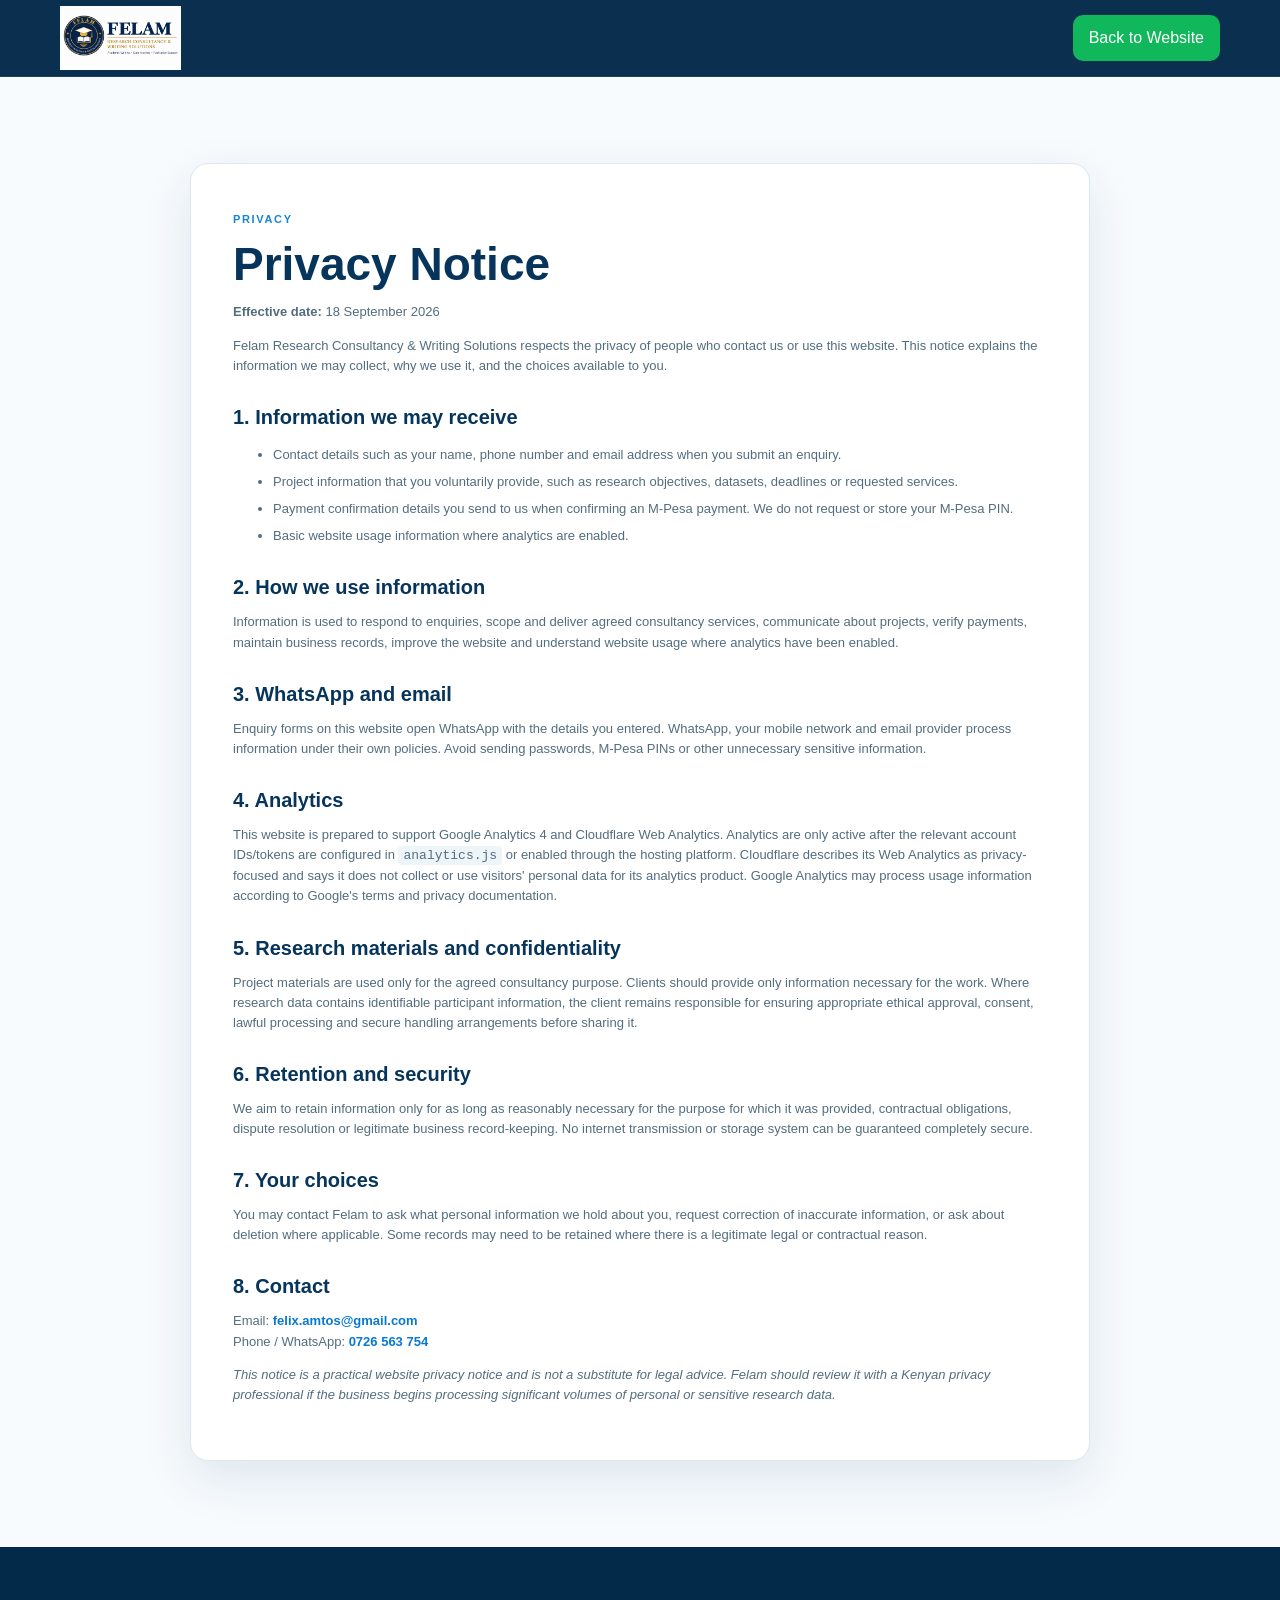
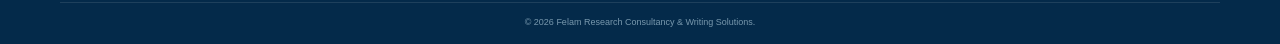
==== privacy.html @ 4f6d5403 "Add files via upload Initial Felam Research Consultancy website" ====
<!DOCTYPE html>
<html lang="en">
<head>
  <meta charset="UTF-8">
  <meta name="viewport" content="width=device-width, initial-scale=1.0">
  <meta name="robots" content="index, follow">
  <meta name="description" content="Privacy Notice for Felam Research Consultancy & Writing Solutions.">
  <title>Privacy Notice | Felam Research Consultancy & Writing Solutions</title>
  <link rel="icon" type="image/png" sizes="32x32" href="/favicon-32.png">
  <link rel="stylesheet" href="styles.css">
</head>
<body class="legal-page">
  <header class="site-header"><div class="container nav-wrap"><a class="brand" href="index.html"><img class="brand-logo" src="Felam_Logo.png" alt="Felam Research Consultancy & Writing Solutions"></a><a class="nav-cta" href="index.html">Back to Website</a></div></header>
  <main class="section"><div class="container legal-content">
    <span class="section-kicker">PRIVACY</span><h1>Privacy Notice</h1>
    <p><strong>Effective date:</strong> 18 September 2026</p>
    <p>Felam Research Consultancy &amp; Writing Solutions respects the privacy of people who contact us or use this website. This notice explains the information we may collect, why we use it, and the choices available to you.</p>
    <h2>1. Information we may receive</h2>
    <ul><li>Contact details such as your name, phone number and email address when you submit an enquiry.</li><li>Project information that you voluntarily provide, such as research objectives, datasets, deadlines or requested services.</li><li>Payment confirmation details you send to us when confirming an M-Pesa payment. We do not request or store your M-Pesa PIN.</li><li>Basic website usage information where analytics are enabled.</li></ul>
    <h2>2. How we use information</h2>
    <p>Information is used to respond to enquiries, scope and deliver agreed consultancy services, communicate about projects, verify payments, maintain business records, improve the website and understand website usage where analytics have been enabled.</p>
    <h2>3. WhatsApp and email</h2>
    <p>Enquiry forms on this website open WhatsApp with the details you entered. WhatsApp, your mobile network and email provider process information under their own policies. Avoid sending passwords, M-Pesa PINs or other unnecessary sensitive information.</p>
    <h2>4. Analytics</h2>
    <p>This website is prepared to support Google Analytics 4 and Cloudflare Web Analytics. Analytics are only active after the relevant account IDs/tokens are configured in <code>analytics.js</code> or enabled through the hosting platform. Cloudflare describes its Web Analytics as privacy-focused and says it does not collect or use visitors' personal data for its analytics product. Google Analytics may process usage information according to Google's terms and privacy documentation.</p>
    <h2>5. Research materials and confidentiality</h2>
    <p>Project materials are used only for the agreed consultancy purpose. Clients should provide only information necessary for the work. Where research data contains identifiable participant information, the client remains responsible for ensuring appropriate ethical approval, consent, lawful processing and secure handling arrangements before sharing it.</p>
    <h2>6. Retention and security</h2>
    <p>We aim to retain information only for as long as reasonably necessary for the purpose for which it was provided, contractual obligations, dispute resolution or legitimate business record-keeping. No internet transmission or storage system can be guaranteed completely secure.</p>
    <h2>7. Your choices</h2>
    <p>You may contact Felam to ask what personal information we hold about you, request correction of inaccurate information, or ask about deletion where applicable. Some records may need to be retained where there is a legitimate legal or contractual reason.</p>
    <h2>8. Contact</h2>
    <p>Email: <a href="mailto:felix.amtos@gmail.com">felix.amtos@gmail.com</a><br>Phone / WhatsApp: <a href="tel:+254726563754">0726 563 754</a></p>
    <p><em>This notice is a practical website privacy notice and is not a substitute for legal advice. Felam should review it with a Kenyan privacy professional if the business begins processing significant volumes of personal or sensitive research data.</em></p>
  </div></main>
  <footer class="footer"><div class="container copyright">© <span id="year"></span> Felam Research Consultancy &amp; Writing Solutions.</div></footer>
  <script>document.getElementById('year').textContent=new Date().getFullYear();</script>
</body>
</html>
---- styles.css ----
:root{
  --navy:#06345b;--navy2:#082b4a;--blue:#0878d1;--sky:#eaf7ff;--yellow:#ffd21c;--green:#10b85b;
  --teal:#0aa6a6;--purple:#6240b9;--orange:#f28a18;--text:#16324b;--muted:#647789;--line:#dbe8f1;--white:#fff;
  --shadow:0 18px 50px rgba(6,52,91,.10);--radius:18px
}
*{box-sizing:border-box}html{scroll-behavior:smooth}body{margin:0;font-family:Inter,Arial,sans-serif;color:var(--text);background:#fff;line-height:1.55}a{text-decoration:none;color:inherit}.container{width:min(1160px,92%);margin:auto}
.site-header{position:sticky;top:0;z-index:100;background:rgba(4,42,74,.97);backdrop-filter:blur(12px);color:#fff;border-bottom:1px solid rgba(255,255,255,.08)}
.nav-wrap{min-height:76px;display:flex;align-items:center;justify-content:space-between;gap:25px}.brand{display:flex;align-items:center;gap:10px}.brand-mark{width:42px;height:42px;display:grid;place-items:center;color:var(--yellow)}.brand-mark svg{width:100%;height:100%}.brand strong{font:800 20px "Plus Jakarta Sans",sans-serif;letter-spacing:.04em;display:block}.brand small{display:block;font-size:9px;color:#b9d4e8;letter-spacing:.05em;text-transform:uppercase}.main-nav{display:flex;align-items:center;gap:24px;font-size:13px;font-weight:600}.main-nav>a:not(.nav-cta){opacity:.88}.main-nav>a:not(.nav-cta):hover{color:var(--yellow)}.nav-cta{background:var(--green);padding:11px 16px;border-radius:10px}.menu-toggle{display:none;background:none;border:0;color:#fff;width:44px;height:44px}.menu-toggle span{display:block;width:24px;height:2px;background:#fff;margin:5px auto}
.hero{position:relative;overflow:hidden;background:linear-gradient(115deg,#062c4d 0%,#064c7d 55%,#0b6da7 100%);color:#fff}.hero:after{content:"";position:absolute;inset:auto -10% -180px 45%;height:430px;background:rgba(255,210,28,.12);border-radius:50%;filter:blur(10px)}.hero-glow{position:absolute;right:-120px;top:-120px;width:450px;height:450px;border:70px solid rgba(255,255,255,.035);border-radius:50%}
.hero-grid{min-height:610px;display:grid;grid-template-columns:1.03fr .97fr;align-items:center;gap:40px;padding:70px 0}.eyebrow,.section-kicker{font-size:11px;font-weight:800;letter-spacing:.15em;color:#1685d8}.hero .eyebrow{color:#9ed9ff}.hero h1{font:800 clamp(38px,5vw,65px)/1.06 "Plus Jakarta Sans",sans-serif;letter-spacing:-.04em;margin:17px 0}.hero h1 span{color:var(--yellow)}.hero-copy>p{max-width:600px;font-size:17px;color:#d9ebf7}.hero-actions{display:flex;gap:12px;flex-wrap:wrap;margin:28px 0}.btn{display:inline-flex;align-items:center;justify-content:center;gap:10px;border:0;cursor:pointer;font-weight:800;padding:14px 20px;border-radius:11px;transition:.2s transform,.2s box-shadow}.btn:hover{transform:translateY(-2px);box-shadow:0 12px 25px rgba(0,0,0,.12)}.btn-primary{background:var(--yellow);color:#15324a}.btn-whatsapp{background:var(--green);color:#fff}.hero-trust{display:flex;gap:26px;margin-top:28px;flex-wrap:wrap}.hero-trust div{display:flex;gap:8px;align-items:flex-start;font-size:11px;color:#c8e0ef}.hero-trust b{color:var(--yellow);font-size:17px}
.hero-visual{min-height:440px;position:relative;display:grid;place-items:center}.visual-card{background:#fff;color:var(--navy);border-radius:20px;box-shadow:0 30px 70px rgba(0,0,0,.25)}.main-card{width:min(440px,85%);height:310px;padding:20px;position:relative;transform:rotate(-2deg)}.board-top{display:flex;justify-content:space-between;font-size:10px;font-weight:800;color:#6c879b}.board-top i{font-style:normal;color:#b5c7d3;letter-spacing:4px}.chart{height:170px;margin:22px 8px 6px;display:flex;align-items:end;gap:13px;border-bottom:1px solid #d9e5ed}.bar{flex:1;border-radius:7px 7px 0 0;background:linear-gradient(#1685d8,#77c7f4);height:55%}.b2{height:72%}.b3{height:48%}.b4{height:86%;background:linear-gradient(#16b85b,#8be0af)}.b5{height:65%}.b6{height:94%;background:linear-gradient(#ffd21c,#ffe985)}.chart-labels{display:flex;justify-content:space-between;font-size:8px;color:#8aa0af}.paper-lines{position:absolute;right:22px;bottom:17px;width:115px}.paper-lines i{display:block;height:4px;background:#dbe8f1;margin:5px;border-radius:4px}.floating-card{position:absolute;background:#fff;color:var(--navy);padding:13px 16px;border-radius:14px;box-shadow:0 16px 40px rgba(0,0,0,.2);display:flex;gap:10px;align-items:center}.floating-card b,.floating-card small{display:block}.floating-card b{font-size:12px}.floating-card small{font-size:9px;color:#6c879b;margin-top:2px}.mini-icon{width:35px;height:35px;display:grid;place-items:center;background:#eaf7ff;border-radius:9px;font-weight:900;color:var(--blue)}.data-card{top:65px;left:0}.thesis-card{right:0;bottom:45px}.accent-dot{position:absolute;width:28px;height:28px;border-radius:50%;background:var(--yellow);right:30px;top:35px;box-shadow:0 0 0 10px rgba(255,210,28,.12)}
.quick-strip{background:#eaf7ff;border-bottom:1px solid #d5e9f6}.quick-grid{display:grid;grid-template-columns:repeat(4,1fr)}.quick-grid>div{display:flex;gap:13px;align-items:center;padding:21px 16px;border-right:1px solid #cfe3ef}.quick-grid>div:last-child{border:0}.q-icon{width:37px;height:37px;display:grid;place-items:center;border:2px solid #70afd6;border-radius:50%;color:var(--blue);font-weight:800}.quick-grid p{margin:0}.quick-grid b,.quick-grid small{display:block}.quick-grid b{font-size:12px}.quick-grid small{font-size:10px;color:#678096}
.section{padding:86px 0}.section-heading{display:flex;align-items:end;justify-content:space-between;gap:40px;margin-bottom:35px}.section-heading h2,.about-section h2{font:800 clamp(30px,4vw,43px)/1.1 "Plus Jakarta Sans",sans-serif;color:var(--navy);margin:8px 0 0;letter-spacing:-.03em}.section-heading>p{max-width:530px;color:var(--muted);margin:0}.centered{display:block;text-align:center}.centered>p{margin:13px auto 0}.services-grid{display:grid;grid-template-columns:repeat(3,1fr);gap:18px}.service-card{padding:27px;border:1px solid var(--line);border-radius:var(--radius);background:#fff;box-shadow:0 5px 18px rgba(6,52,91,.035);transition:.2s}.service-card:hover{transform:translateY(-5px);box-shadow:var(--shadow);border-color:#b9d9eb}.service-icon{width:48px;height:48px;border-radius:13px;background:#eaf7ff;color:var(--blue);display:grid;place-items:center;font-size:25px;font-weight:800}.service-card h3{font:800 17px "Plus Jakarta Sans",sans-serif;color:var(--navy);margin:18px 0 8px}.service-card p{font-size:13px;color:var(--muted);min-height:65px;margin:0 0 15px}.service-card a{font-size:12px;font-weight:800;color:var(--blue)}
.pricing-section{background:#f5faff}.pricing-grid{display:grid;grid-template-columns:repeat(3,1fr);gap:16px}.price-card{background:#fff;border:1px solid var(--line);border-radius:13px;overflow:hidden;box-shadow:0 7px 20px rgba(6,52,91,.04)}.price-head{color:#fff;padding:12px 15px;display:flex;align-items:center;gap:9px}.price-head span{font-size:10px;opacity:.8}.price-head h3{font-size:13px;margin:0}.price-head.blue{background:var(--blue)}.price-head.green{background:#13b861}.price-head.teal{background:var(--teal)}.price-head.purple{background:var(--purple)}.price-head.orange{background:var(--orange)}.price-row{display:flex;justify-content:space-between;gap:10px;padding:12px 14px;border-bottom:1px solid #edf2f5;font-size:11px}.price-row b{font-weight:600}.price-row span{color:#235b82;font-weight:700;text-align:right}.price-note{font-size:10px;color:#718596;padding:12px 14px}.pricing-factors{margin-top:17px;border:1px solid #cde3f1;background:#eaf7ff;border-radius:15px;padding:19px;display:flex;align-items:center;gap:17px}.factor-icon{width:45px;height:45px;display:grid;place-items:center;border-radius:12px;background:#fff;color:var(--blue);font-size:22px}.pricing-factors h3{margin:0;color:var(--navy);font-size:15px}.pricing-factors p{margin:4px 0 0;color:#557085;font-size:11px}.pricing-factors .btn{margin-left:auto;white-space:nowrap;padding:11px 15px;font-size:11px}
.process-grid{display:grid;grid-template-columns:repeat(6,1fr);gap:10px}.step{position:relative;padding:8px 12px 12px}.step:not(:last-child):after{content:"→";position:absolute;right:-9px;top:8px;color:#65a8d3;font-size:20px}.step>span{width:38px;height:38px;border-radius:50%;background:var(--blue);color:#fff;display:grid;place-items:center;font-weight:800;font-size:10px}.step h3{font-size:13px;margin:13px 0 6px;color:var(--navy)}.step p{font-size:10px;color:var(--muted);margin:0}
.about-section{background:#fff}.about-grid{display:grid;grid-template-columns:1.25fr .75fr;gap:20px}.why-box,.quote-box{border-radius:20px;padding:35px;background:#eef8ff;border:1px solid #d6eaf6}.why-box h2{max-width:500px;margin-bottom:25px}.why-list{display:grid;grid-template-columns:1fr 1fr;gap:20px 30px}.why-list b{font-size:12px;color:var(--navy)}.why-list p{font-size:11px;color:var(--muted);margin:5px 0 0}.quote-box{background:var(--navy);color:#fff;display:flex;flex-direction:column;justify-content:center}.quote-box h2{color:#fff;margin:0 0 15px}.quote-box p{font-size:13px;color:#c6dceb}.quote-mark{font:800 60px Georgia;color:var(--yellow);height:40px}.mini-stats{display:flex;gap:25px;margin-top:20px}.mini-stats strong,.mini-stats small{display:block}.mini-stats strong{font-size:17px;color:var(--yellow)}.mini-stats small{font-size:9px;color:#b9d4e8}
.payment-section{background:linear-gradient(120deg,#052b4a,#07578b);color:#fff;padding:38px 0}.payment-grid{display:grid;grid-template-columns:1.3fr .7fr;gap:18px;align-items:stretch}.payment-main{display:flex;align-items:center;gap:25px;padding:25px;background:rgba(255,255,255,.07);border:1px solid rgba(255,255,255,.14);border-radius:16px}.mpesa-logo{font:900 25px "Plus Jakarta Sans",sans-serif;color:#fff}.payment-main h2{margin:5px 0;font-size:23px}.section-kicker.light{color:#8dd5ff}.till-number{font:900 34px "Plus Jakarta Sans",sans-serif;color:var(--yellow);letter-spacing:.06em}.payment-main p{font-size:10px;color:#b8d1e1}.copy-btn{margin-left:auto;align-self:flex-start;background:#fff;color:var(--navy);border:0;border-radius:9px;padding:9px 12px;font-weight:800;font-size:10px;cursor:pointer}.payment-note{padding:24px;background:#eaf7ff;color:var(--navy);border-radius:16px}.payment-note h3{margin:0 0 7px}.payment-note p{font-size:12px;color:#526f83;margin:0 0 17px}.payment-note .btn{font-size:11px}
.contact-section{background:#f7fbfe}.contact-grid{display:grid;grid-template-columns:.8fr 1.2fr;gap:50px;align-items:start}.contact-copy h2{margin-bottom:15px}.contact-copy>p{color:var(--muted);font-size:13px;max-width:470px}.contact-detail{display:flex;gap:13px;margin:22px 0}.contact-detail>span{width:38px;height:38px;display:grid;place-items:center;background:#e3f3fc;border-radius:10px;color:var(--blue);font-weight:800}.contact-detail small,.contact-detail a,.contact-detail b{display:block}.contact-detail small{font-size:9px;color:#7890a1;text-transform:uppercase;letter-spacing:.08em}.contact-detail a,.contact-detail b{font-size:13px;color:var(--navy);font-weight:800}.enquiry-form{background:#fff;border:1px solid var(--line);padding:28px;border-radius:18px;box-shadow:var(--shadow)}.enquiry-form h3{font-size:20px;margin:0;color:var(--navy)}.enquiry-form>p{font-size:11px;color:var(--muted);margin:4px 0 20px}.form-row{display:grid;grid-template-columns:1fr 1fr;gap:13px}.enquiry-form label{display:block;font-size:10px;font-weight:700;color:#506b7d;margin-bottom:13px}.enquiry-form input,.enquiry-form select,.enquiry-form textarea{display:block;width:100%;margin-top:6px;border:1px solid #d5e3ec;border-radius:9px;padding:11px 12px;font:500 12px Inter;color:var(--text);outline:none;background:#fbfdff}.enquiry-form input:focus,.enquiry-form select:focus,.enquiry-form textarea:focus{border-color:#55a9dc;box-shadow:0 0 0 3px #e5f4fc}.enquiry-form textarea{resize:vertical}.full{width:100%;font-size:12px}.form-note{display:block;text-align:center;color:#8195a3;font-size:9px;margin-top:9px}
.footer{background:#042a4a;color:#c2d8e8;padding:30px 0 15px}.footer-grid{display:grid;grid-template-columns:1fr auto auto;gap:40px;align-items:center}.footer-brand small{color:#8eafc3}.footer-links{display:flex;gap:20px;font-size:11px}.footer-links a:hover,.footer-contact a:hover{color:#fff}.footer-contact{text-align:right;font-size:11px}.footer-contact a{display:block;margin:3px}.copyright{border-top:1px solid rgba(255,255,255,.1);margin-top:25px;padding-top:13px;text-align:center;font-size:9px;color:#7898ad}
.floating-whatsapp{position:fixed;right:22px;bottom:20px;z-index:90;background:var(--green);color:#fff;border-radius:999px;padding:13px 17px;box-shadow:0 12px 30px rgba(16,184,91,.32);font-weight:800;font-size:12px;display:flex;gap:7px;align-items:center}.floating-whatsapp span{font-size:11px}
@media(max-width:900px){.main-nav{gap:13px}.hero-grid{grid-template-columns:1fr;padding:60px 0}.hero-copy{text-align:center}.hero-copy>p{margin:0 auto}.hero-actions,.hero-trust{justify-content:center}.hero-visual{min-height:390px}.services-grid,.pricing-grid{grid-template-columns:repeat(2,1fr)}.process-grid{grid-template-columns:repeat(3,1fr);gap:20px}.step:not(:last-child):after{display:none}.about-grid,.payment-grid,.contact-grid{grid-template-columns:1fr}.payment-main{flex-wrap:wrap}.payment-note{display:flex;align-items:center;justify-content:space-between;gap:20px}.footer-grid{grid-template-columns:1fr;text-align:center}.footer-links,.footer-contact{justify-content:center;text-align:center}}
@media(max-width:700px){.nav-wrap{min-height:66px}.menu-toggle{display:block}.main-nav{display:none;position:absolute;left:4%;right:4%;top:70px;background:var(--navy2);padding:15px;border-radius:13px;box-shadow:0 20px 40px rgba(0,0,0,.25);flex-direction:column;align-items:stretch}.main-nav.open{display:flex}.main-nav a{padding:10px}.nav-cta{text-align:center}.quick-grid{grid-template-columns:1fr 1fr}.quick-grid>div{border-bottom:1px solid #cfe3ef}.section{padding:62px 0}.section-heading{display:block}.section-heading>p{margin-top:12px}.services-grid,.pricing-grid{grid-template-columns:1fr}.process-grid{grid-template-columns:1fr 1fr}.pricing-factors{align-items:flex-start;flex-wrap:wrap}.pricing-factors .btn{margin-left:0}.about-grid{grid-template-columns:1fr}.why-list{grid-template-columns:1fr}.payment-main{display:grid;grid-template-columns:1fr 1fr}.copy-btn{margin:0}.payment-note{display:block}.form-row{grid-template-columns:1fr}.footer-links{flex-wrap:wrap}.floating-whatsapp{right:14px;bottom:14px}.hero h1{font-size:39px}.hero-visual{min-height:340px}.main-card{height:250px}.chart{height:130px}.data-card{left:-5px;top:40px}.thesis-card{right:-5px;bottom:25px}}
@media(max-width:430px){.hero h1{font-size:34px}.hero-actions .btn{width:100%}.hero-trust{display:grid;grid-template-columns:1fr 1fr;text-align:left}.quick-grid{grid-template-columns:1fr}.quick-grid>div{border-right:0}.payment-main{grid-template-columns:1fr}.till-number{font-size:30px}.process-grid{grid-template-columns:1fr}.floating-whatsapp span{display:none}.floating-whatsapp{width:50px;height:50px;justify-content:center;padding:0;font-size:20px}}

/* Brand logo and responsible research additions */
.brand-logo{display:block;width:190px;height:64px;object-fit:contain;object-position:left center}
.footer-logo{display:block;width:210px;height:72px;object-fit:contain;object-position:left center}
.virtual-strip{background:#fffdf4;border-top:1px solid #f2e5b2;border-bottom:1px solid #f2e5b2;padding:24px 0}
.virtual-grid{display:grid;grid-template-columns:auto 1fr auto;align-items:center;gap:18px}
.virtual-icon{width:48px;height:48px;border-radius:14px;background:#fff0b3;color:#a87600;display:grid;place-items:center;font-size:25px;font-weight:800}
.virtual-grid h2{margin:4px 0 3px;color:var(--navy);font:800 22px/1.15 "Plus Jakarta Sans",sans-serif}
.virtual-grid p{margin:0;color:#647789;font-size:12px;max-width:760px}
.virtual-grid .btn{font-size:11px;white-space:nowrap}
.integrity-section{padding:45px 0;background:#fbfcfd}
.integrity-box{display:grid;grid-template-columns:auto 1fr;gap:20px;align-items:start;border:1px solid #d9e5ec;background:#fff;border-radius:18px;padding:27px;box-shadow:0 8px 24px rgba(6,52,91,.04)}
.integrity-icon{width:46px;height:46px;border-radius:50%;display:grid;place-items:center;background:#e7f8ee;color:#129b4d;font-weight:900;font-size:20px}
.integrity-box h2{margin:5px 0 8px;color:var(--navy);font:800 24px/1.15 "Plus Jakarta Sans",sans-serif}
.integrity-box p{margin:0 0 10px;color:#5d7180;font-size:12px;max-width:930px}
.integrity-box a{font-size:11px;font-weight:800;color:var(--blue)}
.footer-brand{align-items:center}
@media(max-width:900px){.brand-logo{width:165px;height:57px}.footer-logo{width:180px;height:65px}.virtual-grid{grid-template-columns:auto 1fr}.virtual-grid .btn{grid-column:2;justify-self:start}}
@media(max-width:700px){.brand-logo{width:145px;height:52px}.footer-logo{width:170px;height:60px}.virtual-grid{grid-template-columns:1fr}.virtual-grid .btn{grid-column:auto}.integrity-box{grid-template-columns:1fr}.integrity-box h2{font-size:21px}}

.legal-page{background:#f7fbfe}.legal-content{max-width:900px;background:#fff;border:1px solid var(--line);border-radius:18px;padding:42px;box-shadow:var(--shadow)}.legal-content h1{font:800 clamp(30px,5vw,46px)/1.1 "Plus Jakarta Sans",sans-serif;color:var(--navy);margin:8px 0 10px}.legal-content h2{font:800 20px "Plus Jakarta Sans",sans-serif;color:var(--navy);margin:30px 0 8px}.legal-content p,.legal-content li{font-size:13px;color:#536d7e}.legal-content li{margin:7px 0}.legal-content a{color:var(--blue);font-weight:700}.legal-content code{background:#eef5f9;padding:2px 5px;border-radius:4px}
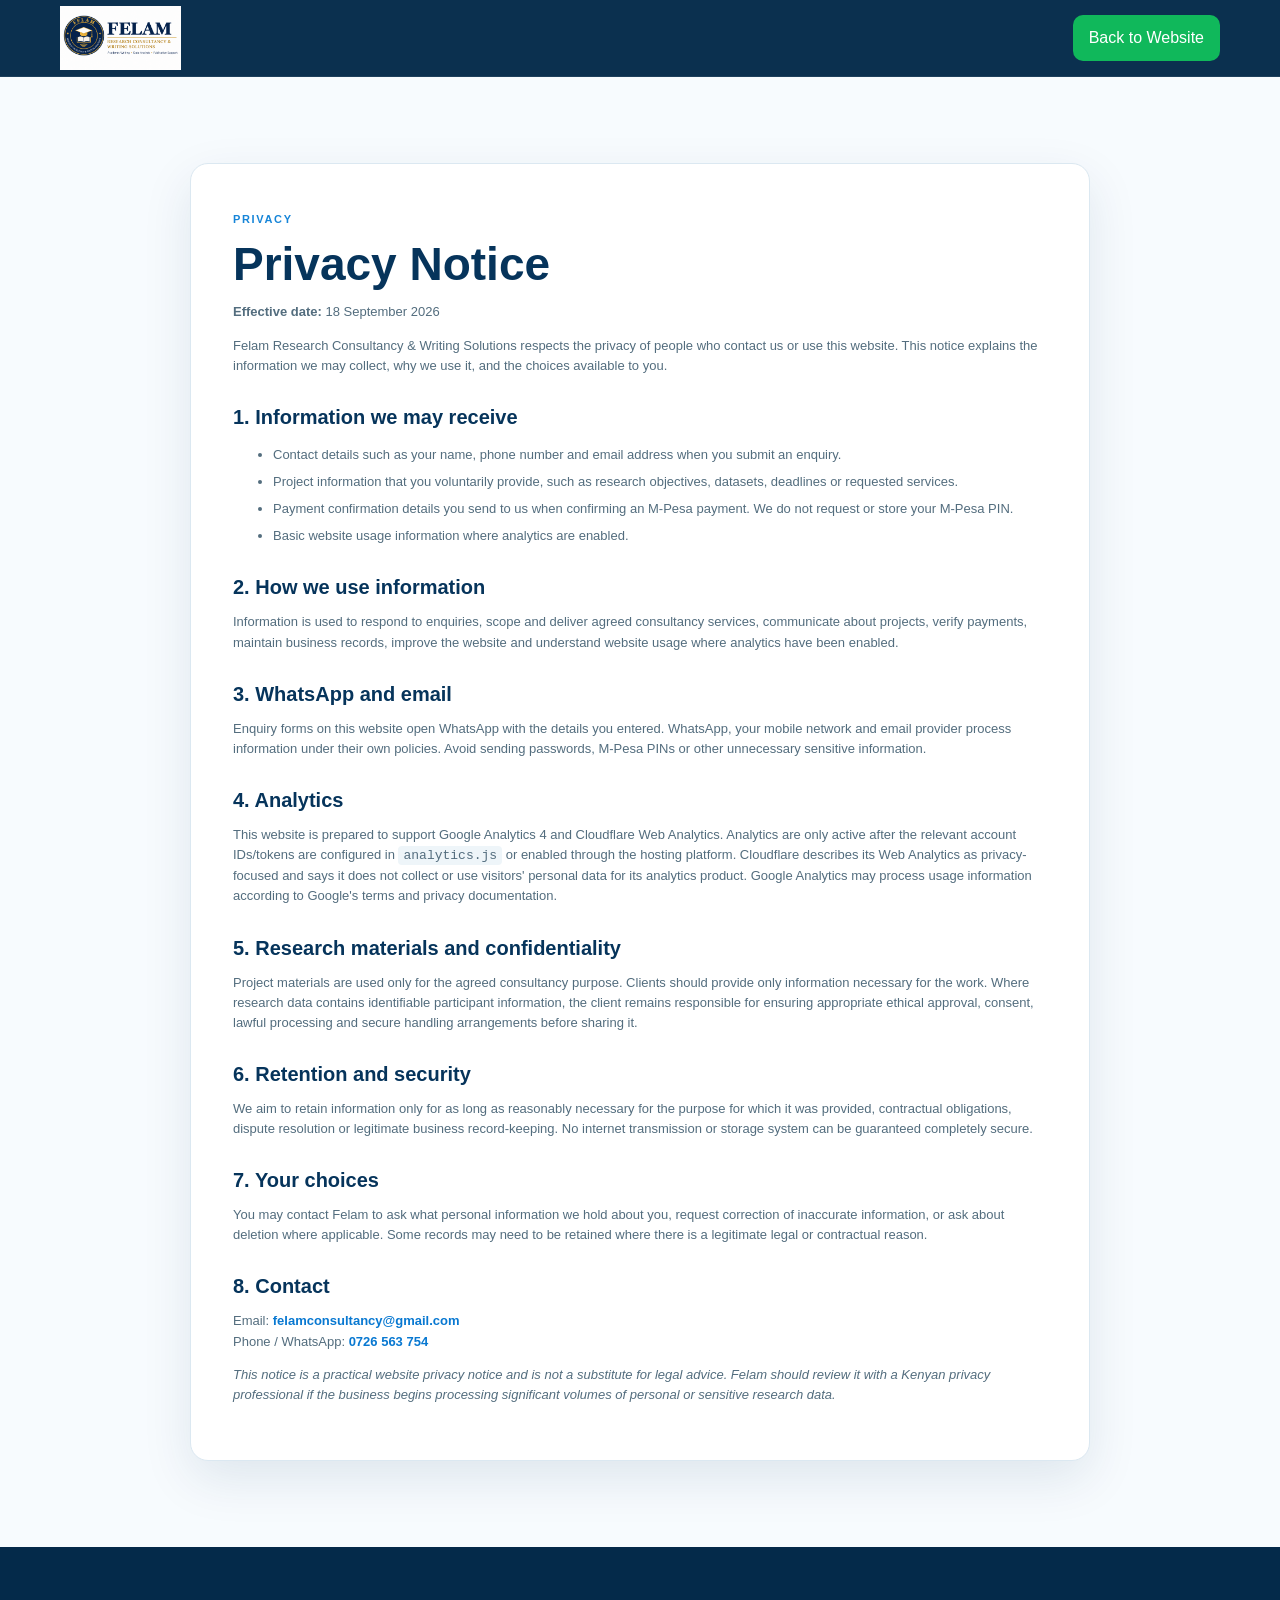
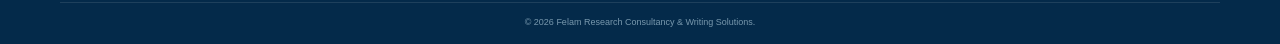
==== commit ebb08cbb: "Add files via upload" ====
--- a/privacy.html
+++ b/privacy.html
@@ -30,7 +30,7 @@
     <h2>7. Your choices</h2>
     <p>You may contact Felam to ask what personal information we hold about you, request correction of inaccurate information, or ask about deletion where applicable. Some records may need to be retained where there is a legitimate legal or contractual reason.</p>
     <h2>8. Contact</h2>
-    <p>Email: <a href="mailto:felix.amtos@gmail.com">felix.amtos@gmail.com</a><br>Phone / WhatsApp: <a href="tel:+254726563754">0726 563 754</a></p>
+    <p>Email: <a href="mailto:felamconsultancy@gmail.com">felamconsultancy@gmail.com</a><br>Phone / WhatsApp: <a href="tel:+254726563754">0726 563 754</a></p>
     <p><em>This notice is a practical website privacy notice and is not a substitute for legal advice. Felam should review it with a Kenyan privacy professional if the business begins processing significant volumes of personal or sensitive research data.</em></p>
   </div></main>
   <footer class="footer"><div class="container copyright">© <span id="year"></span> Felam Research Consultancy &amp; Writing Solutions.</div></footer>
--- a/styles.css
+++ b/styles.css
@@ -42,3 +42,69 @@
 @media(max-width:700px){.brand-logo{width:145px;height:52px}.footer-logo{width:170px;height:60px}.virtual-grid{grid-template-columns:1fr}.virtual-grid .btn{grid-column:auto}.integrity-box{grid-template-columns:1fr}.integrity-box h2{font-size:21px}}
 
 .legal-page{background:#f7fbfe}.legal-content{max-width:900px;background:#fff;border:1px solid var(--line);border-radius:18px;padding:42px;box-shadow:var(--shadow)}.legal-content h1{font:800 clamp(30px,5vw,46px)/1.1 "Plus Jakarta Sans",sans-serif;color:var(--navy);margin:8px 0 10px}.legal-content h2{font:800 20px "Plus Jakarta Sans",sans-serif;color:var(--navy);margin:30px 0 8px}.legal-content p,.legal-content li{font-size:13px;color:#536d7e}.legal-content li{margin:7px 0}.legal-content a{color:var(--blue);font-weight:700}.legal-content code{background:#eef5f9;padding:2px 5px;border-radius:4px}
+
+/* Data Analysis Training service */
+.featured-service {
+  position: relative;
+  overflow: hidden;
+}
+.service-badge {
+  display: inline-block;
+  margin-bottom: 10px;
+  padding: 5px 9px;
+  border-radius: 999px;
+  font-size: .66rem;
+  font-weight: 800;
+  letter-spacing: .06em;
+  background: #eef7f3;
+  color: #16785b;
+}
+.tool-pills {
+  display: flex;
+  flex-wrap: wrap;
+  gap: 6px;
+  margin: 12px 0 15px;
+}
+.tool-pills span {
+  padding: 5px 9px;
+  border: 1px solid rgba(6,52,91,.12);
+  border-radius: 999px;
+  font-size: .72rem;
+  font-weight: 700;
+  color: #06345b;
+  background: #f7fafc;
+}
+
+
+/* Data Analysis Training & Skills Development */
+.training-section{background:#f4f9fc}
+.training-panel{display:grid;grid-template-columns:.8fr 1.2fr;gap:0;border-radius:22px;overflow:hidden;box-shadow:var(--shadow);border:1px solid #d8e8f1;background:#fff}
+.training-intro{padding:38px;background:linear-gradient(145deg,#06345b,#075b8f);color:#fff}
+.training-intro h2{font:800 31px/1.1 "Plus Jakarta Sans",sans-serif;margin:10px 0 14px;color:#fff}
+.training-intro p{font-size:13px;color:#cfe3ef;margin:0 0 25px}
+.training-intro .btn{font-size:11px}
+.training-content{padding:32px}
+.training-tools{display:flex;flex-wrap:wrap;gap:8px;margin-bottom:18px}
+.training-tools span{padding:7px 12px;border-radius:999px;background:#eef7f3;color:#16785b;font-size:11px;font-weight:800}
+.training-content h3{margin:0 0 15px;color:var(--navy);font-size:17px}
+.training-grid{display:grid;grid-template-columns:1fr 1fr;gap:12px}
+.training-grid>div{padding:14px;border:1px solid #e0ebf1;border-radius:12px;background:#fbfdff}
+.training-grid b,.training-grid small{display:block}
+.training-grid b{font-size:11px;color:var(--navy)}
+.training-grid small{font-size:10px;color:var(--muted);margin-top:4px}
+.training-note{font-size:10px;color:var(--muted);margin:17px 0 0;padding-top:14px;border-top:1px solid #e1ebf0}
+.training-mini-list{list-style:none;padding:0;margin:12px 0 15px;display:grid;gap:5px}
+.training-mini-list li{font-size:10px;color:#587083;padding-left:15px;position:relative}
+.training-mini-list li:before{content:"✓";position:absolute;left:0;color:var(--green);font-weight:900}
+@media(max-width:900px){.training-panel{grid-template-columns:1fr}}
+@media(max-width:700px){.training-content{padding:24px}.training-intro{padding:30px 24px}.training-grid{grid-template-columns:1fr}.training-intro h2{font-size:27px}}
+
+
+.form-actions{display:flex;gap:12px;flex-wrap:wrap;margin-top:4px}
+.form-actions .btn{flex:1 1 220px}
+.btn-email{background:#fff;border:1px solid rgba(15,43,74,.22);color:#0f2b4a}
+.btn-email:hover{background:#f4f7fb;border-color:rgba(15,43,74,.4)}
+@media (max-width:640px){
+  .form-actions{flex-direction:column}
+  .form-actions .btn{width:100%}
+}
